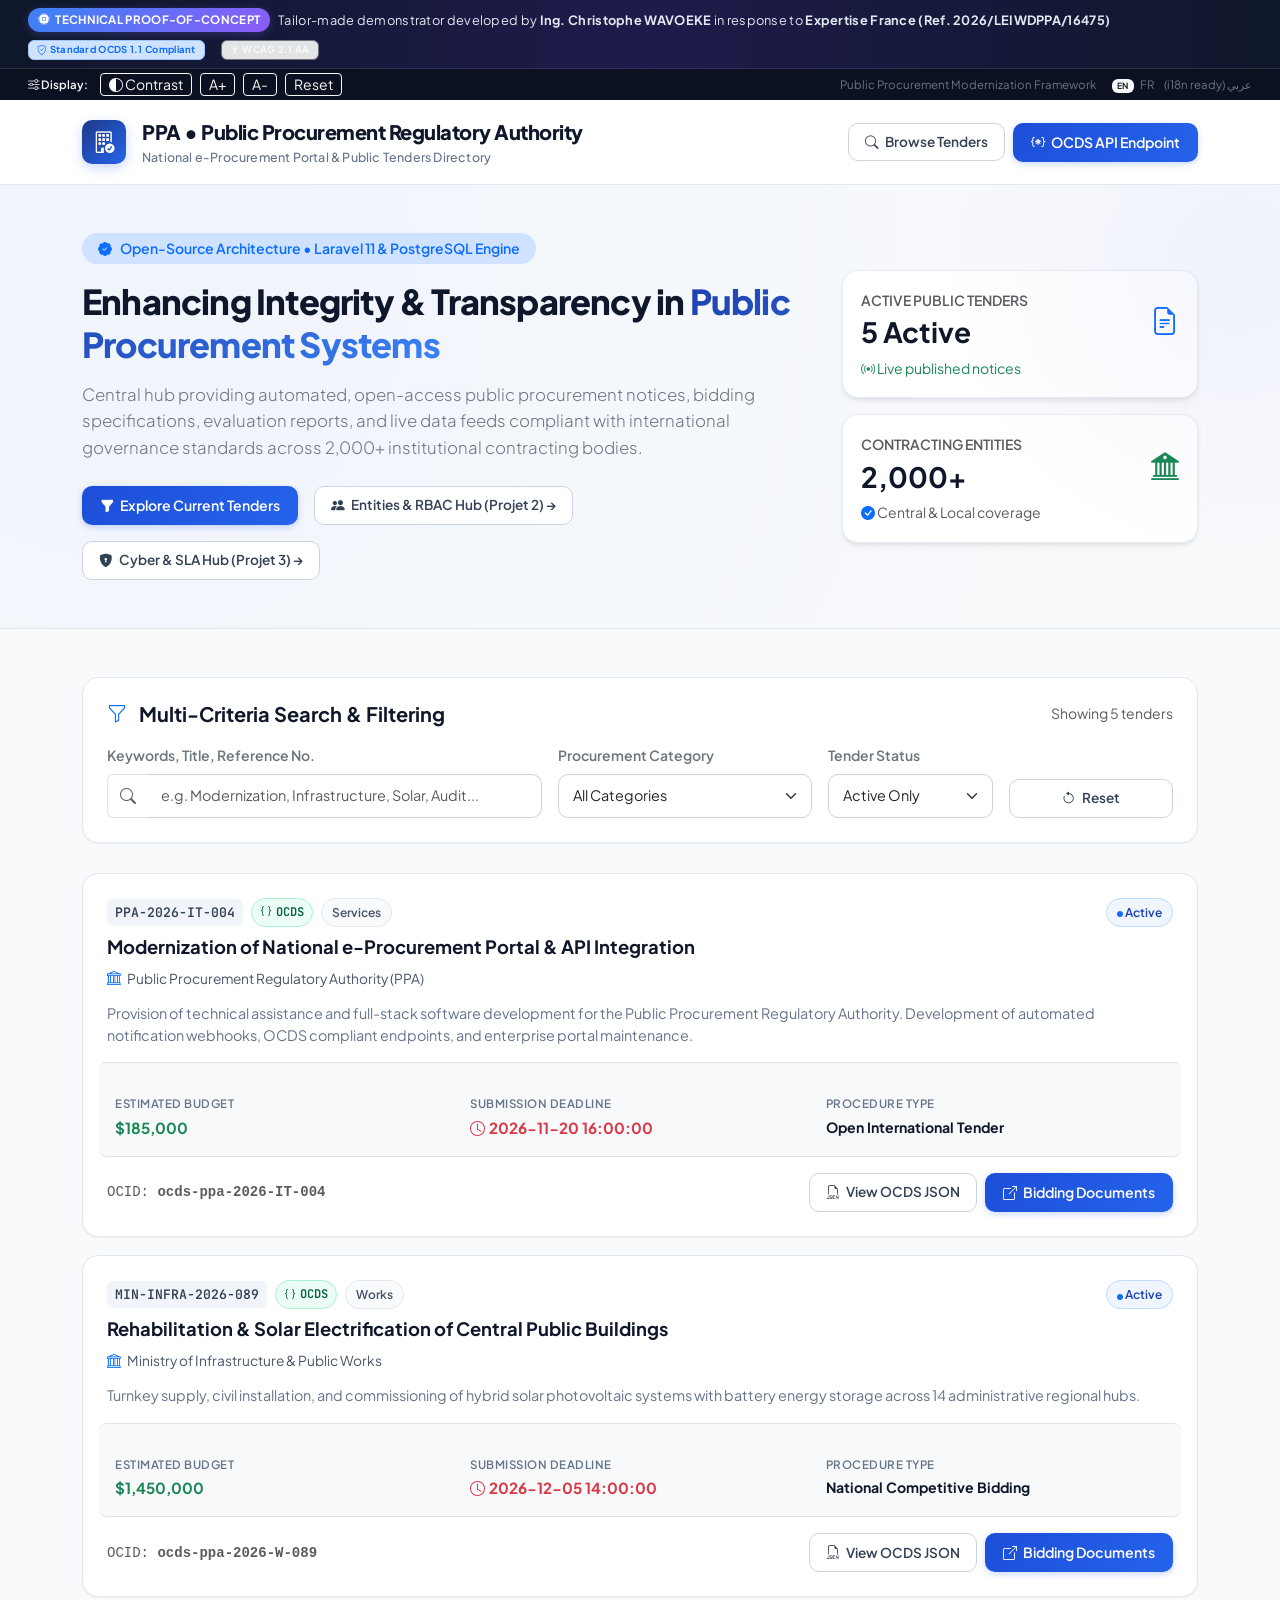
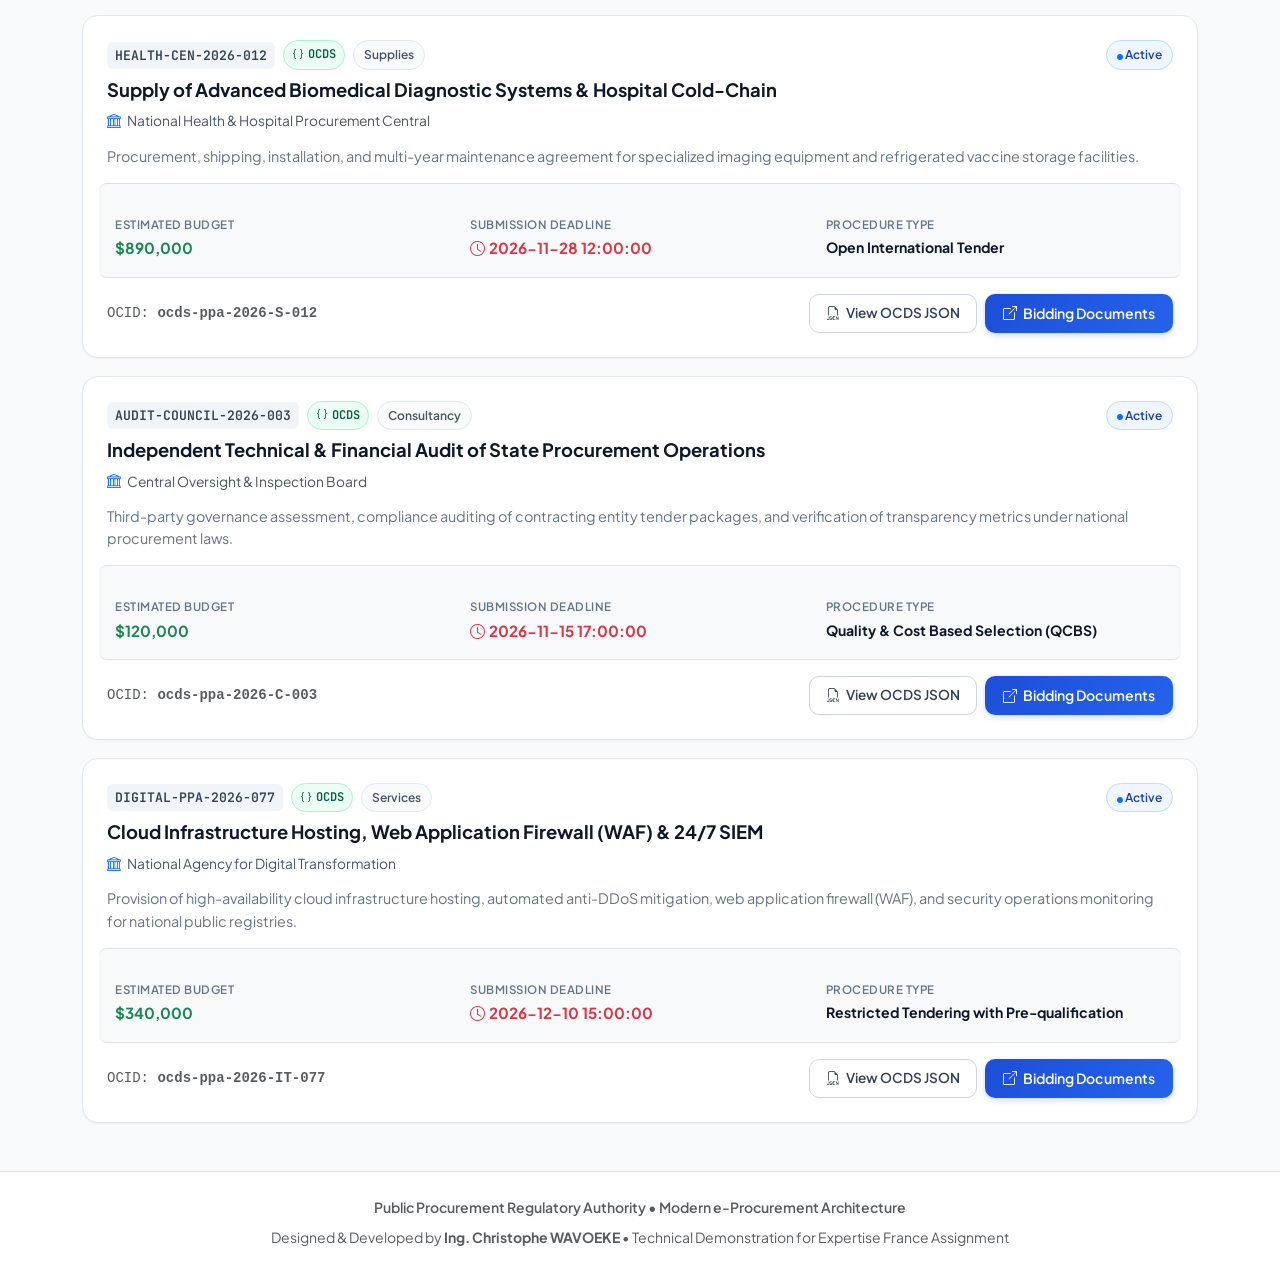
==== projet-1/index.html @ 1c4a707d "feat: PPA multi-project technical demonstration suite for Expertise France" ====
﻿<!DOCTYPE html>
<html lang="en">
<head>
  <meta charset="UTF-8">
  <meta name="viewport" content="width=device-width, initial-scale=1.0">
  <title>Public Procurement Regulatory Authority (PPA) — National e-Procurement Portal</title>
  
  <!-- Premium Google Fonts: Plus Jakarta Sans & JetBrains Mono -->
  <link rel="preconnect" href="https://fonts.googleapis.com">
  <link rel="preconnect" href="https://fonts.gstatic.com" crossorigin>
  <link href="https://fonts.googleapis.com/css2?family=JetBrains+Mono:wght@400;500;600;700&family=Plus+Jakarta+Sans:wght@300;400;500;600;700;800&display=swap" rel="stylesheet">
  
  <!-- Bootstrap 5 CSS -->
  <link href="https://cdn.jsdelivr.net/npm/bootstrap@5.3.3/dist/css/bootstrap.min.css" rel="stylesheet">
  <!-- Bootstrap Icons -->
  <link href="https://cdn.jsdelivr.net/npm/bootstrap-icons@1.11.3/font/bootstrap-icons.css" rel="stylesheet">
  <!-- Custom Modern Styles -->
  <link rel="stylesheet" href="css/ppa-portal.css">
</head>
<body>

  <!-- Top Proof-of-Concept Banner for Evaluation Committee -->
  <div class="poc-banner py-2 px-3">
    <div class="container-fluid d-flex flex-wrap justify-content-between align-items-center gap-2">
      <div class="d-flex align-items-center gap-2">
        <span class="poc-badge"><i class="bi bi-cpu-fill"></i> TECHNICAL PROOF-OF-CONCEPT</span>
        <span class="d-none d-md-inline text-slate-300">
          Tailor-made demonstrator developed by <strong>Ing. Christophe WAVOEKE</strong> in response to <strong>Expertise France (Ref. 2026/LEIWDPPA/16475)</strong>
        </span>
      </div>
      <div class="d-flex align-items-center gap-3">
        <span class="badge bg-primary-subtle text-primary border border-primary-subtle px-2 py-1">
          <i class="bi bi-shield-check"></i> Standard OCDS 1.1 Compliant
        </span>
        <span class="badge bg-secondary-subtle text-light border border-secondary px-2 py-1">
          <i class="bi bi-universal-access"></i> WCAG 2.1 AA
        </span>
      </div>
    </div>
  </div>

  <!-- Accessibility & Language Tools Bar -->
  <div class="accessibility-bar py-1 px-3">
    <div class="container-fluid d-flex justify-content-between align-items-center">
      <div class="d-flex align-items-center gap-2">
        <span class="small fw-semibold me-1 text-light"><i class="bi bi-sliders"></i> Display:</span>
        <button id="btn-toggle-contrast" class="btn btn-sm btn-outline-light py-0 px-2" aria-label="Toggle High Contrast Mode">
          <i class="bi bi-circle-half"></i> Contrast
        </button>
        <button id="btn-font-increase" class="btn btn-sm btn-outline-light py-0 px-2" aria-label="Increase text size">A+</button>
        <button id="btn-font-decrease" class="btn btn-sm btn-outline-light py-0 px-2" aria-label="Decrease text size">A-</button>
        <button id="btn-font-reset" class="btn btn-sm btn-outline-light py-0 px-2" aria-label="Reset text size">Reset</button>
      </div>
      <div class="d-flex align-items-center gap-3">
        <span class="small text-secondary d-none d-lg-inline">Public Procurement Modernization Framework</span>
        <div class="lang-switch small">
          <span class="badge bg-light text-dark fw-bold me-1">EN</span>
          <a href="#" class="text-secondary text-decoration-none me-2">FR</a>
          <a href="#" class="text-secondary text-decoration-none" dir="rtl">عربي (i18n ready)</a>
        </div>
      </div>
    </div>
  </div>

  <!-- Main Navigation Bar -->
  <nav class="ppa-navbar py-3">
    <div class="container">
      <div class="d-flex justify-content-between align-items-center">
        <div class="d-flex align-items-center">
          <div class="brand-icon-box me-3">
            <i class="bi bi-building-check"></i>
          </div>
          <div>
            <div class="brand-title">PPA &bull; Public Procurement Regulatory Authority</div>
            <div class="brand-subtitle">National e-Procurement Portal & Public Tenders Directory</div>
          </div>
        </div>
        <div class="d-flex align-items-center gap-2">
          <a href="#tenders-section" class="btn btn-outline-ppa btn-sm">
            <i class="bi bi-search me-1"></i> Browse Tenders
          </a>
          <button class="btn btn-primary-ppa btn-sm" id="btn-open-ocds-schema">
            <i class="bi bi-braces-asterisk me-1"></i> OCDS API Endpoint
          </button>
        </div>
      </div>
    </div>
  </nav>

  <!-- Hero Section with Live Metrics -->
  <section class="hero-section py-5">
    <div class="container">
      <div class="row align-items-center g-4">
        <div class="col-lg-8">
          <div class="d-inline-flex align-items-center gap-2 px-3 py-1 mb-3 rounded-pill bg-primary-subtle text-primary small fw-semibold">
            <i class="bi bi-patch-check-fill"></i> Open-Source Architecture &bull; Laravel 11 & PostgreSQL Engine
          </div>
          <h1 class="hero-title mb-3">
            Enhancing Integrity & Transparency in <span class="hero-highlight">Public Procurement Systems</span>
          </h1>
          <p class="text-secondary lead mb-4" style="font-size: 1.05rem;">
            Central hub providing automated, open-access public procurement notices, bidding specifications, evaluation reports, and live data feeds compliant with international governance standards across 2,000+ institutional contracting bodies.
          </p>
          <div class="d-flex flex-wrap gap-3">
            <a href="#tenders-section" class="btn btn-primary-ppa">
              <i class="bi bi-funnel-fill me-1"></i> Explore Current Tenders
            </a>
            <a href="../projet-2/" class="btn btn-outline-ppa" target="_blank">
              <i class="bi bi-people-fill me-1"></i> Entities & RBAC Hub (Projet 2) &rarr;
            </a>
            <a href="../projet-3/" class="btn btn-outline-ppa" target="_blank">
              <i class="bi bi-shield-lock-fill me-1"></i> Cyber & SLA Hub (Projet 3) &rarr;
            </a>
          </div>
        </div>
        <div class="col-lg-4">
          <div class="row g-3">
            <div class="col-6 col-lg-12">
              <div class="kpi-card-hero">
                <div class="d-flex justify-content-between align-items-center">
                  <div>
                    <div class="text-muted small fw-semibold text-uppercase">Active Public Tenders</div>
                    <div class="h3 fw-bold text-navy my-1" id="stat-active-count">5 Active</div>
                  </div>
                  <div class="text-primary fs-3"><i class="bi bi-file-earmark-text"></i></div>
                </div>
                <div class="small text-success mt-1"><i class="bi bi-broadcast"></i> Live published notices</div>
              </div>
            </div>
            <div class="col-6 col-lg-12">
              <div class="kpi-card-hero">
                <div class="d-flex justify-content-between align-items-center">
                  <div>
                    <div class="text-muted small fw-semibold text-uppercase">Contracting Entities</div>
                    <div class="h3 fw-bold text-navy my-1">2,000+</div>
                  </div>
                  <div class="text-success fs-3"><i class="bi bi-bank2"></i></div>
                </div>
                <div class="small text-muted mt-1"><i class="bi bi-check-circle-fill text-primary"></i> Central & Local coverage</div>
              </div>
            </div>
          </div>
        </div>
      </div>
    </div>
  </section>

  <!-- Search & Filter Controls -->
  <main class="container my-5" id="tenders-section">
    <div class="search-card">
      <div class="d-flex justify-content-between align-items-center mb-3">
        <h2 class="h5 fw-bold text-navy mb-0"><i class="bi bi-funnel text-primary me-2"></i> Multi-Criteria Search & Filtering</h2>
        <span class="small text-muted" id="results-count-text">Showing 5 tenders</span>
      </div>
      <div class="row g-3">
        <div class="col-md-5">
          <label for="search-input" class="form-label small fw-semibold text-secondary">Keywords, Title, Reference No.</label>
          <div class="input-group">
            <span class="input-group-text bg-white border-end-0"><i class="bi bi-search text-muted"></i></span>
            <input type="text" id="search-input" class="form-control border-start-0" placeholder="e.g. Modernization, Infrastructure, Solar, Audit...">
          </div>
        </div>
        <div class="col-md-3">
          <label for="category-select" class="form-label small fw-semibold text-secondary">Procurement Category</label>
          <select id="category-select" class="form-select">
            <option value="ALL">All Categories</option>
            <option value="Services">Services & IT Consultancy</option>
            <option value="Works">Civil Works & Infrastructure</option>
            <option value="Supplies">Supplies & Equipment</option>
            <option value="Consultancy">Advisory & Institutional Audit</option>
          </select>
        </div>
        <div class="col-md-2">
          <label for="status-select" class="form-label small fw-semibold text-secondary">Tender Status</label>
          <select id="status-select" class="form-select">
            <option value="ALL">All Statuses</option>
            <option value="Active" selected>Active Only</option>
            <option value="Under Evaluation">Under Evaluation</option>
            <option value="Awarded">Awarded</option>
          </select>
        </div>
        <div class="col-md-2 d-flex align-items-end">
          <button id="btn-reset-filters" class="btn btn-outline-ppa w-100">
            <i class="bi bi-arrow-counterclockwise me-1"></i> Reset
          </button>
        </div>
      </div>
    </div>

    <!-- Tenders Feed Container -->
    <div id="tenders-container">
      <!-- Injected via ppa-app.js -->
    </div>
  </main>

  <!-- OCDS JSON Modal -->
  <div class="modal fade" id="ocdsModal" tabindex="-1" aria-labelledby="ocdsModalLabel" aria-hidden="true">
    <div class="modal-dialog modal-lg modal-dialog-scrollable">
      <div class="modal-content border-0 shadow-lg">
        <div class="modal-header bg-navy text-white">
          <h5 class="modal-title h6 fw-bold" id="ocdsModalLabel">
            <i class="bi bi-code-slash text-warning me-2"></i> Open Contracting Data Standard (OCDS 1.1) Release
          </h5>
          <button type="button" class="btn-close btn-close-white" data-bs-dismiss="modal" aria-label="Close"></button>
        </div>
        <div class="modal-body bg-light">
          <div class="d-flex justify-content-between align-items-center mb-2">
            <span class="small text-muted font-monospace" id="ocds-modal-ocid">ocds-213qz4-PPA-2026-IT-004</span>
            <button class="btn btn-sm btn-outline-primary" id="btn-copy-json">
              <i class="bi bi-clipboard me-1"></i> Copy JSON
            </button>
          </div>
          <pre class="bg-dark text-success p-3 rounded font-monospace small mb-0" style="max-height: 480px; overflow-y: auto;" id="ocds-json-viewer"></pre>
        </div>
        <div class="modal-footer bg-white border-top">
          <span class="small text-muted me-auto"><i class="bi bi-info-circle"></i> Schema verified against OCDS 1.1.5 specification standard</span>
          <button type="button" class="btn btn-secondary btn-sm" data-bs-dismiss="modal">Close</button>
        </div>
      </div>
    </div>
  </div>

  <!-- Footer -->
  <footer class="bg-white border-top py-4 mt-5">
    <div class="container text-center text-muted small">
      <div class="mb-2 fw-semibold text-navy">Public Procurement Regulatory Authority &bull; Modern e-Procurement Architecture</div>
      <div>Designed & Developed by <strong>Ing. Christophe WAVOEKE</strong> &bull; Technical Demonstration for Expertise France Assignment</div>
    </div>
  </footer>

  <!-- Bootstrap JS -->
  <script src="https://cdn.jsdelivr.net/npm/bootstrap@5.3.3/dist/js/bootstrap.bundle.min.js"></script>
  <!-- Application Logic -->
  <script src="js/ppa-app.js"></script>
</body>
</html>
---- projet-1/css/ppa-portal.css ----
:root {
  --font-main: 'Plus Jakarta Sans', -apple-system, BlinkMacSystemFont, "Segoe UI", Roboto, sans-serif;
  --font-mono: 'JetBrains Mono', monospace;
  
  --primary-900: #0f172a;
  --primary-800: #1e293b;
  --primary-700: #334155;
  --primary-600: #475569;
  
  --brand-blue: #2563eb;
  --brand-blue-hover: #1d4ed8;
  --brand-blue-light: #eff6ff;
  --brand-blue-border: #bfdbfe;
  
  --accent-cyan: #06b6d4;
  --accent-emerald: #10b981;
  --accent-amber: #f59e0b;
  --accent-purple: #8b5cf6;
  
  --surface-bg: #f8fafc;
  --surface-card: #ffffff;
  --surface-border: #e2e8f0;
  
  --text-primary: #0f172a;
  --text-secondary: #475569;
  --text-muted: #64748b;
  
  --shadow-sm: 0 1px 2px 0 rgba(0, 0, 0, 0.05);
  --shadow-md: 0 4px 6px -1px rgba(0, 0, 0, 0.08), 0 2px 4px -2px rgba(0, 0, 0, 0.05);
  --shadow-lg: 0 10px 15px -3px rgba(0, 0, 0, 0.08), 0 4px 6px -4px rgba(0, 0, 0, 0.04);
  --shadow-xl: 0 20px 25px -5px rgba(0, 0, 0, 0.08), 0 8px 10px -6px rgba(0, 0, 0, 0.04);
  --shadow-glow: 0 0 20px rgba(37, 99, 235, 0.15);
  
  --radius-sm: 6px;
  --radius-md: 10px;
  --radius-lg: 16px;
  --radius-xl: 24px;
}

body {
  font-family: var(--font-main);
  background-color: var(--surface-bg);
  color: var(--text-primary);
  line-height: 1.6;
  -webkit-font-smoothing: antialiased;
}

/* Proof of Concept Bar */
.poc-banner {
  background: linear-gradient(90deg, #0f172a 0%, #1e1b4b 50%, #0f172a 100%);
  border-bottom: 1px solid rgba(255, 255, 255, 0.1);
  color: #e2e8f0;
  font-size: 0.8rem;
  letter-spacing: 0.3px;
}

.poc-badge {
  background: linear-gradient(135deg, #3b82f6 0%, #8b5cf6 100%);
  color: #ffffff;
  font-weight: 700;
  font-size: 0.72rem;
  padding: 3px 10px;
  border-radius: 9999px;
  display: inline-flex;
  align-items: center;
  gap: 5px;
  box-shadow: 0 2px 8px rgba(99, 102, 241, 0.3);
}

/* Accessibility bar */
.accessibility-bar {
  background-color: #0b1120;
  color: #94a3b8;
  font-size: 0.82rem;
}

/* Navbar */
.ppa-navbar {
  background: rgba(255, 255, 255, 0.95);
  backdrop-filter: blur(16px);
  -webkit-backdrop-filter: blur(16px);
  border-bottom: 1px solid var(--surface-border);
  position: sticky;
  top: 0;
  z-index: 1030;
  transition: all 0.2s ease;
}

.brand-icon-box {
  width: 44px;
  height: 44px;
  border-radius: var(--radius-md);
  background: linear-gradient(135deg, #1e3a8a 0%, #2563eb 100%);
  color: #ffffff;
  display: flex;
  align-items: center;
  justify-content: center;
  font-size: 1.35rem;
  box-shadow: 0 4px 12px rgba(37, 99, 235, 0.25);
}

.brand-title {
  font-weight: 800;
  font-size: 1.25rem;
  letter-spacing: -0.5px;
  color: var(--primary-900);
}

.brand-subtitle {
  font-size: 0.78rem;
  color: var(--text-muted);
  font-weight: 500;
  letter-spacing: 0.2px;
}

/* Hero Section */
.hero-section {
  background: radial-gradient(circle at 10% 20%, rgba(37, 99, 235, 0.04) 0%, rgba(248, 250, 252, 1) 80%);
  border-bottom: 1px solid var(--surface-border);
  position: relative;
  overflow: hidden;
}

.hero-section::before {
  content: "";
  position: absolute;
  top: -50%;
  right: -20%;
  width: 600px;
  height: 600px;
  background: radial-gradient(circle, rgba(99, 102, 241, 0.06) 0%, transparent 70%);
  pointer-events: none;
}

.hero-title {
  font-weight: 800;
  font-size: 2.15rem;
  letter-spacing: -0.8px;
  color: var(--primary-900);
  line-height: 1.25;
}

.hero-highlight {
  background: linear-gradient(135deg, #1e40af 0%, #3b82f6 100%);
  -webkit-background-clip: text;
  -webkit-text-fill-color: transparent;
}

.kpi-card-hero {
  background: #ffffff;
  border: 1px solid rgba(226, 232, 240, 0.8);
  border-radius: var(--radius-lg);
  padding: 18px;
  box-shadow: var(--shadow-md);
  transition: transform 0.2s ease, box-shadow 0.2s ease;
}

.kpi-card-hero:hover {
  transform: translateY(-2px);
  box-shadow: var(--shadow-lg);
}

/* Search Card */
.search-card {
  background: #ffffff;
  border: 1px solid var(--surface-border);
  border-radius: var(--radius-lg);
  box-shadow: var(--shadow-sm);
  padding: 24px;
  margin-bottom: 30px;
}

.form-control, .form-select {
  font-family: var(--font-main);
  border-radius: var(--radius-md);
  border: 1px solid #cbd5e1;
  padding: 10px 14px;
  font-size: 0.9rem;
  transition: all 0.15s ease;
}

.form-control:focus, .form-select:focus {
  border-color: var(--brand-blue);
  box-shadow: 0 0 0 3px rgba(37, 99, 235, 0.12);
}

/* Tender Card */
.tender-card {
  background: #ffffff;
  border: 1px solid var(--surface-border);
  border-radius: var(--radius-lg);
  box-shadow: var(--shadow-sm);
  padding: 24px;
  margin-bottom: 18px;
  transition: all 0.2s cubic-bezier(0.16, 1, 0.3, 1);
  position: relative;
  overflow: hidden;
}

.tender-card::before {
  content: "";
  position: absolute;
  top: 0;
  left: 0;
  bottom: 0;
  width: 4px;
  background: var(--brand-blue);
  opacity: 0;
  transition: opacity 0.2s ease;
}

.tender-card:hover {
  border-color: #cbd5e1;
  transform: translateY(-3px);
  box-shadow: var(--shadow-lg);
}

.tender-card:hover::before {
  opacity: 1;
}

.tender-ref {
  font-family: var(--font-mono);
  font-size: 0.82rem;
  font-weight: 600;
  background: #f1f5f9;
  color: var(--primary-700);
  padding: 3px 8px;
  border-radius: var(--radius-sm);
  display: inline-block;
}

.tender-title {
  font-weight: 700;
  font-size: 1.15rem;
  color: var(--primary-900);
  line-height: 1.35;
  margin-top: 6px;
  margin-bottom: 8px;
}

.tender-entity {
  font-size: 0.86rem;
  color: var(--text-secondary);
  display: flex;
  align-items: center;
  gap: 6px;
  margin-bottom: 12px;
}

.tender-desc {
  font-size: 0.9rem;
  color: var(--text-muted);
  line-height: 1.55;
  margin-bottom: 16px;
}

.tender-meta-item {
  display: flex;
  flex-direction: column;
}

.tender-meta-label {
  font-size: 0.72rem;
  text-transform: uppercase;
  letter-spacing: 0.5px;
  color: var(--text-muted);
  font-weight: 600;
  margin-bottom: 2px;
}

.tender-meta-val {
  font-weight: 700;
  font-size: 0.95rem;
  color: var(--primary-900);
}

/* Badge Styles */
.badge-ocds {
  background: #ecfdf5;
  color: #065f46;
  border: 1px solid #a7f3d0;
  font-family: var(--font-mono);
  font-weight: 600;
  font-size: 0.75rem;
  padding: 4px 8px;
  border-radius: 9999px;
  display: inline-flex;
  align-items: center;
  gap: 4px;
}

.badge-status-active {
  background: #eff6ff;
  color: #1e40af;
  border: 1px solid #bfdbfe;
  font-weight: 600;
  font-size: 0.75rem;
  padding: 4px 10px;
  border-radius: 9999px;
}

.badge-category {
  background: #f8fafc;
  color: #475569;
  border: 1px solid #e2e8f0;
  font-weight: 600;
  font-size: 0.75rem;
  padding: 4px 10px;
  border-radius: 9999px;
}

/* Buttons */
.btn-primary-ppa {
  background: linear-gradient(135deg, #1d4ed8 0%, #2563eb 100%);
  color: #ffffff;
  border: none;
  font-weight: 600;
  font-size: 0.88rem;
  border-radius: var(--radius-md);
  padding: 9px 18px;
  box-shadow: 0 2px 6px rgba(37, 99, 235, 0.25);
  transition: all 0.2s ease;
}

.btn-primary-ppa:hover {
  background: linear-gradient(135deg, #1e40af 0%, #1d4ed8 100%);
  color: #ffffff;
  box-shadow: 0 4px 12px rgba(37, 99, 235, 0.35);
  transform: translateY(-1px);
}

.btn-outline-ppa {
  background: #ffffff;
  border: 1px solid #cbd5e1;
  color: var(--primary-700);
  font-weight: 600;
  font-size: 0.85rem;
  border-radius: var(--radius-md);
  padding: 8px 16px;
  transition: all 0.15s ease;
}

.btn-outline-ppa:hover {
  border-color: var(--brand-blue);
  color: var(--brand-blue);
  background: var(--brand-blue-light);
}

/* High Contrast Mode */
body.high-contrast {
  background-color: #000000 !important;
  color: #ffffff !important;
}

body.high-contrast .tender-card,
body.high-contrast .search-card,
body.high-contrast .kpi-card-hero,
body.high-contrast .ppa-navbar,
body.high-contrast .hero-section {
  background-color: #121212 !important;
  color: #ffffff !important;
  border: 2px solid #ffff00 !important;
}

body.high-contrast .hero-title,
body.high-contrast .tender-title,
body.high-contrast .brand-title,
body.high-contrast .tender-meta-val {
  color: #ffff00 !important;
}

body.high-contrast .tender-desc,
body.high-contrast .text-muted,
body.high-contrast .brand-subtitle,
body.high-contrast .tender-entity {
  color: #e5e5e5 !important;
}

body.high-contrast a,
body.high-contrast .btn-primary-ppa {
  background: #ffff00 !important;
  color: #000000 !important;
  border-color: #ffff00 !important;
}
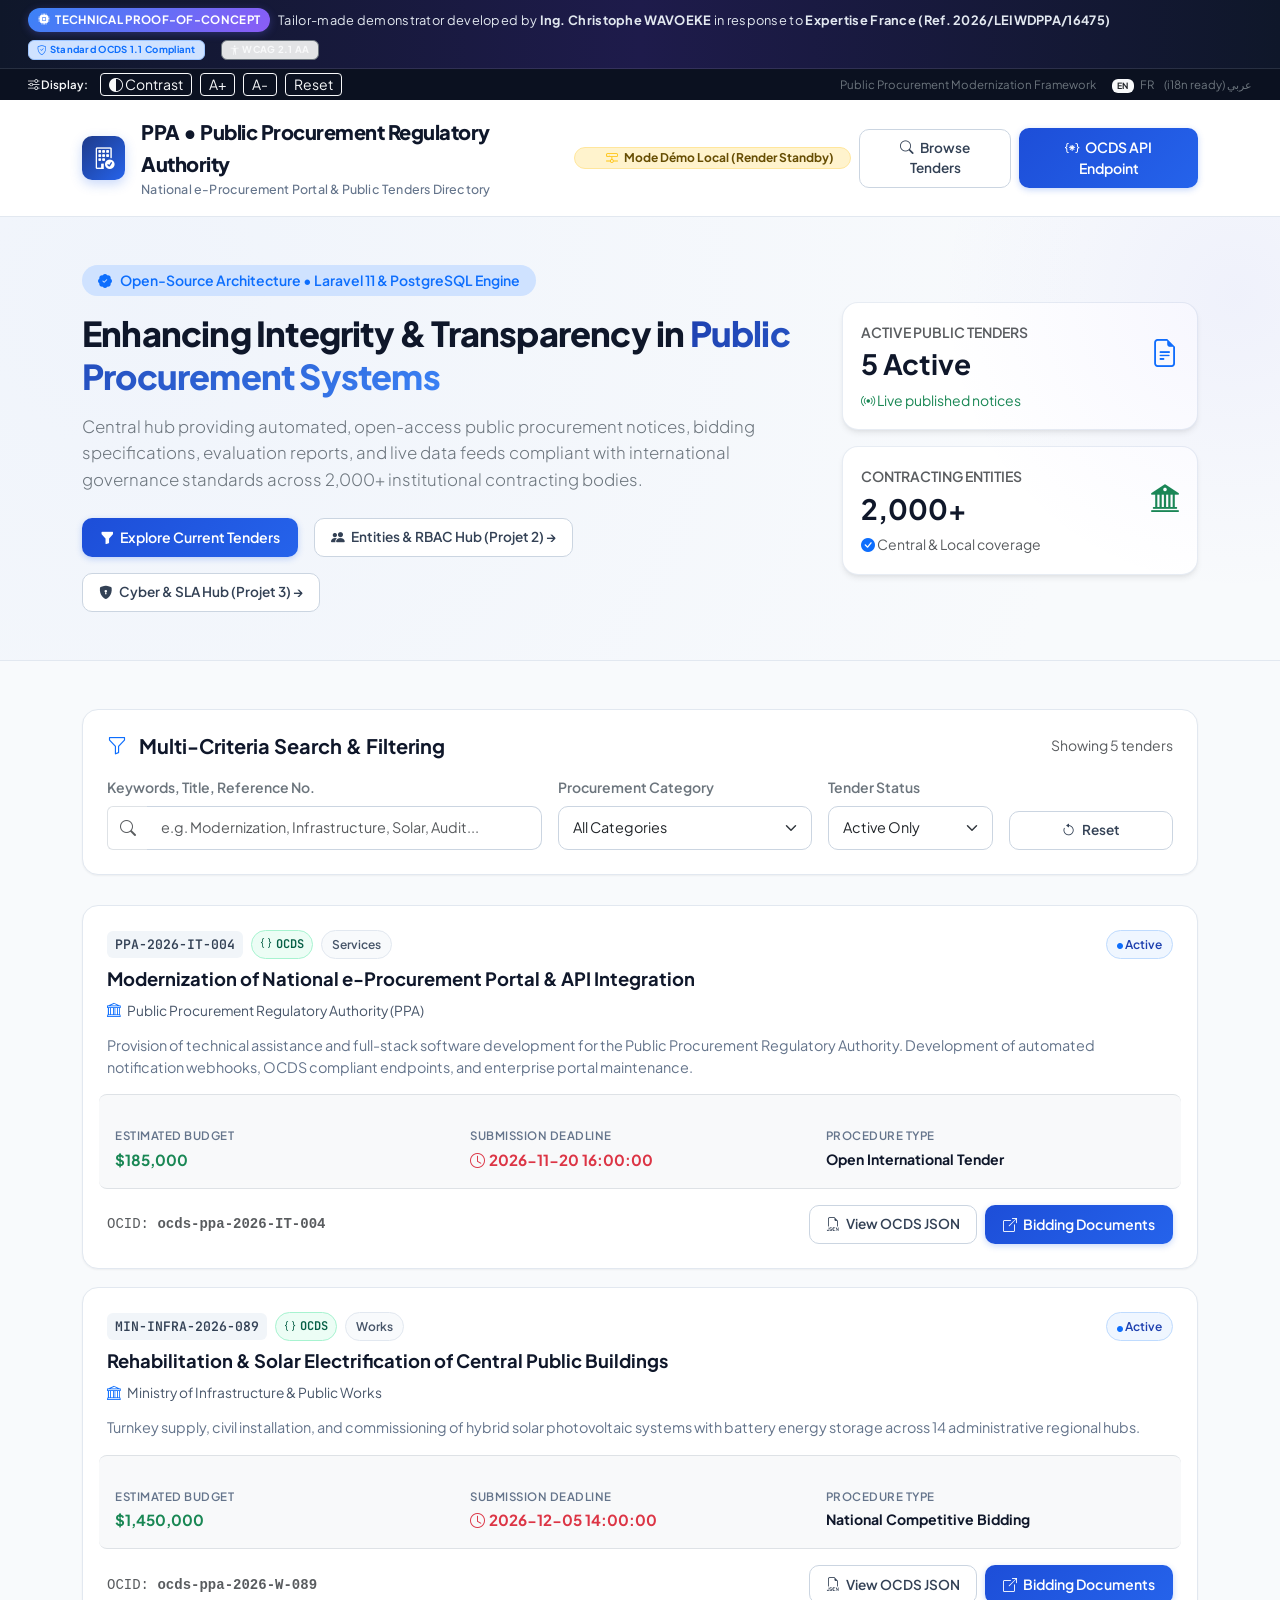
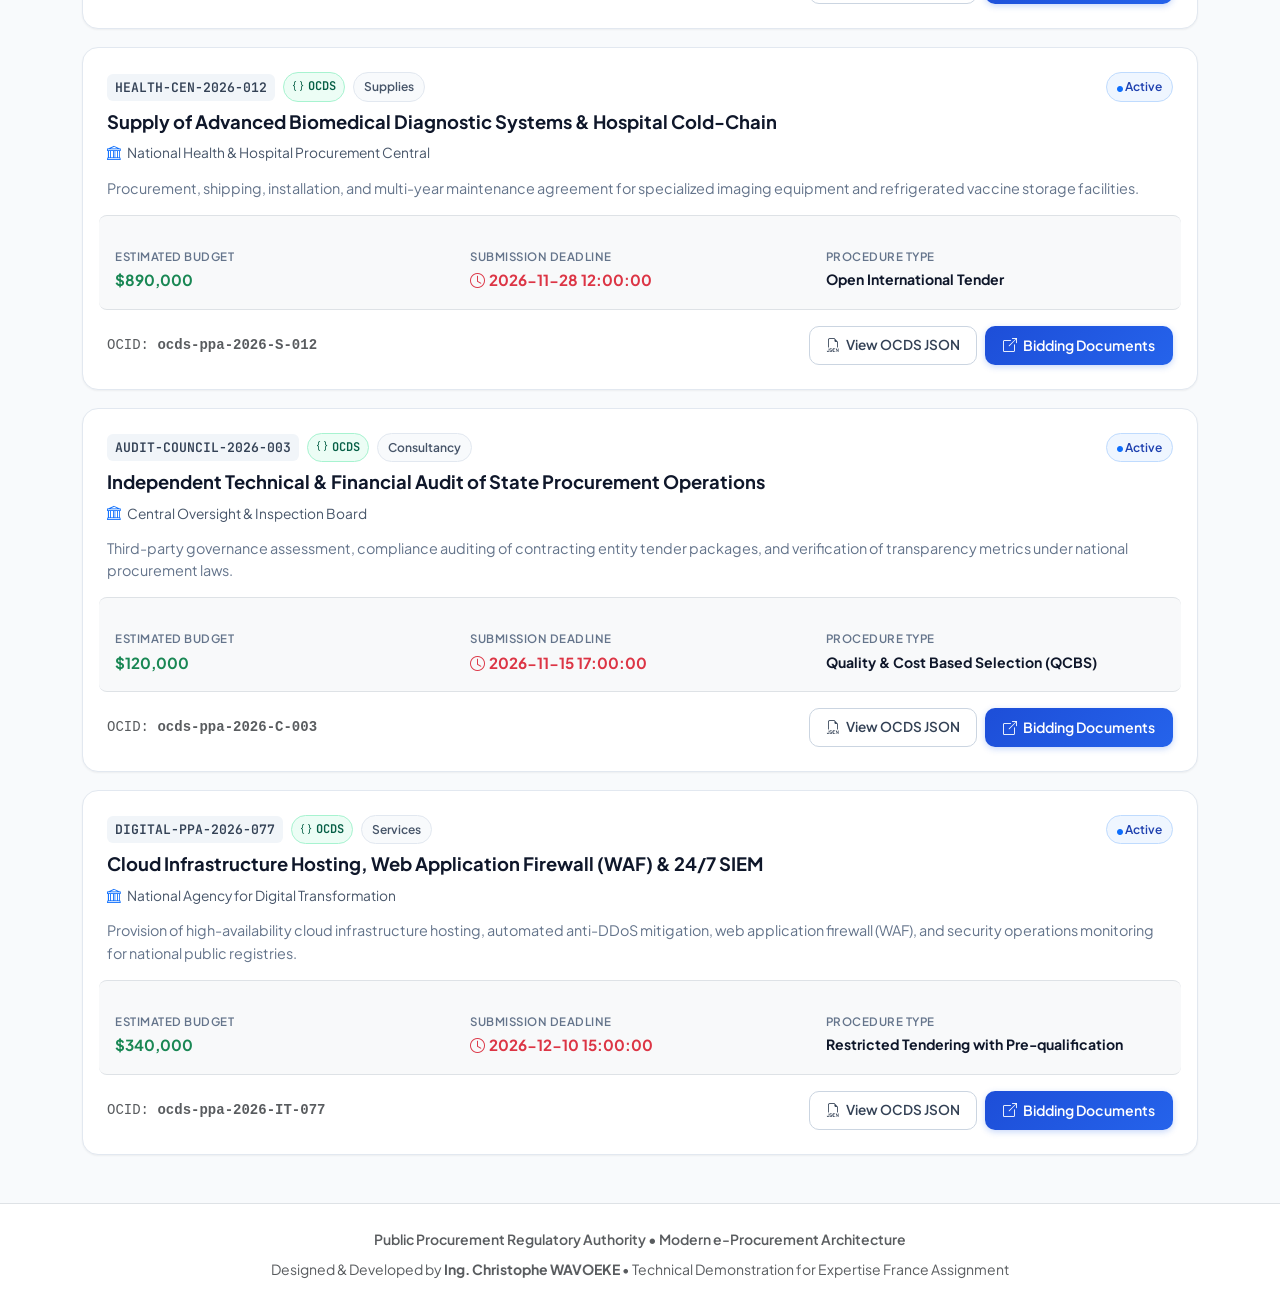
==== commit 6b754059: "feat: enhance UI design, integrate universal Render cloud API client with live telemetry and status " ====
--- a/projet-1/index.html
+++ b/projet-1/index.html
@@ -1,4 +1,4 @@
-﻿<!DOCTYPE html>
+<!DOCTYPE html>
 <html lang="en">
 <head>
   <meta charset="UTF-8">
@@ -76,6 +76,10 @@
           </div>
         </div>
         <div class="d-flex align-items-center gap-2">
+          <div id="backend-status-pill" class="badge rounded-pill bg-dark border border-secondary text-light px-3 py-1 cursor-pointer" onclick="showBackendConfigModal()" title="Cliquer pour voir le statut ou configurer l'API">
+            <span class="spinner-grow spinner-grow-sm text-warning me-1" role="status" style="width: 0.6rem; height: 0.6rem;"></span>
+            <span id="backend-status-text">Backend: Connexion...</span>
+          </div>
           <a href="#tenders-section" class="btn btn-outline-ppa btn-sm">
             <i class="bi bi-search me-1"></i> Browse Tenders
           </a>
@@ -230,6 +234,8 @@
 
   <!-- Bootstrap JS -->
   <script src="https://cdn.jsdelivr.net/npm/bootstrap@5.3.3/dist/js/bootstrap.bundle.min.js"></script>
+  <!-- Full-Stack API Client -->
+  <script src="js/api-client.js"></script>
   <!-- Application Logic -->
   <script src="js/ppa-app.js"></script>
 </body>
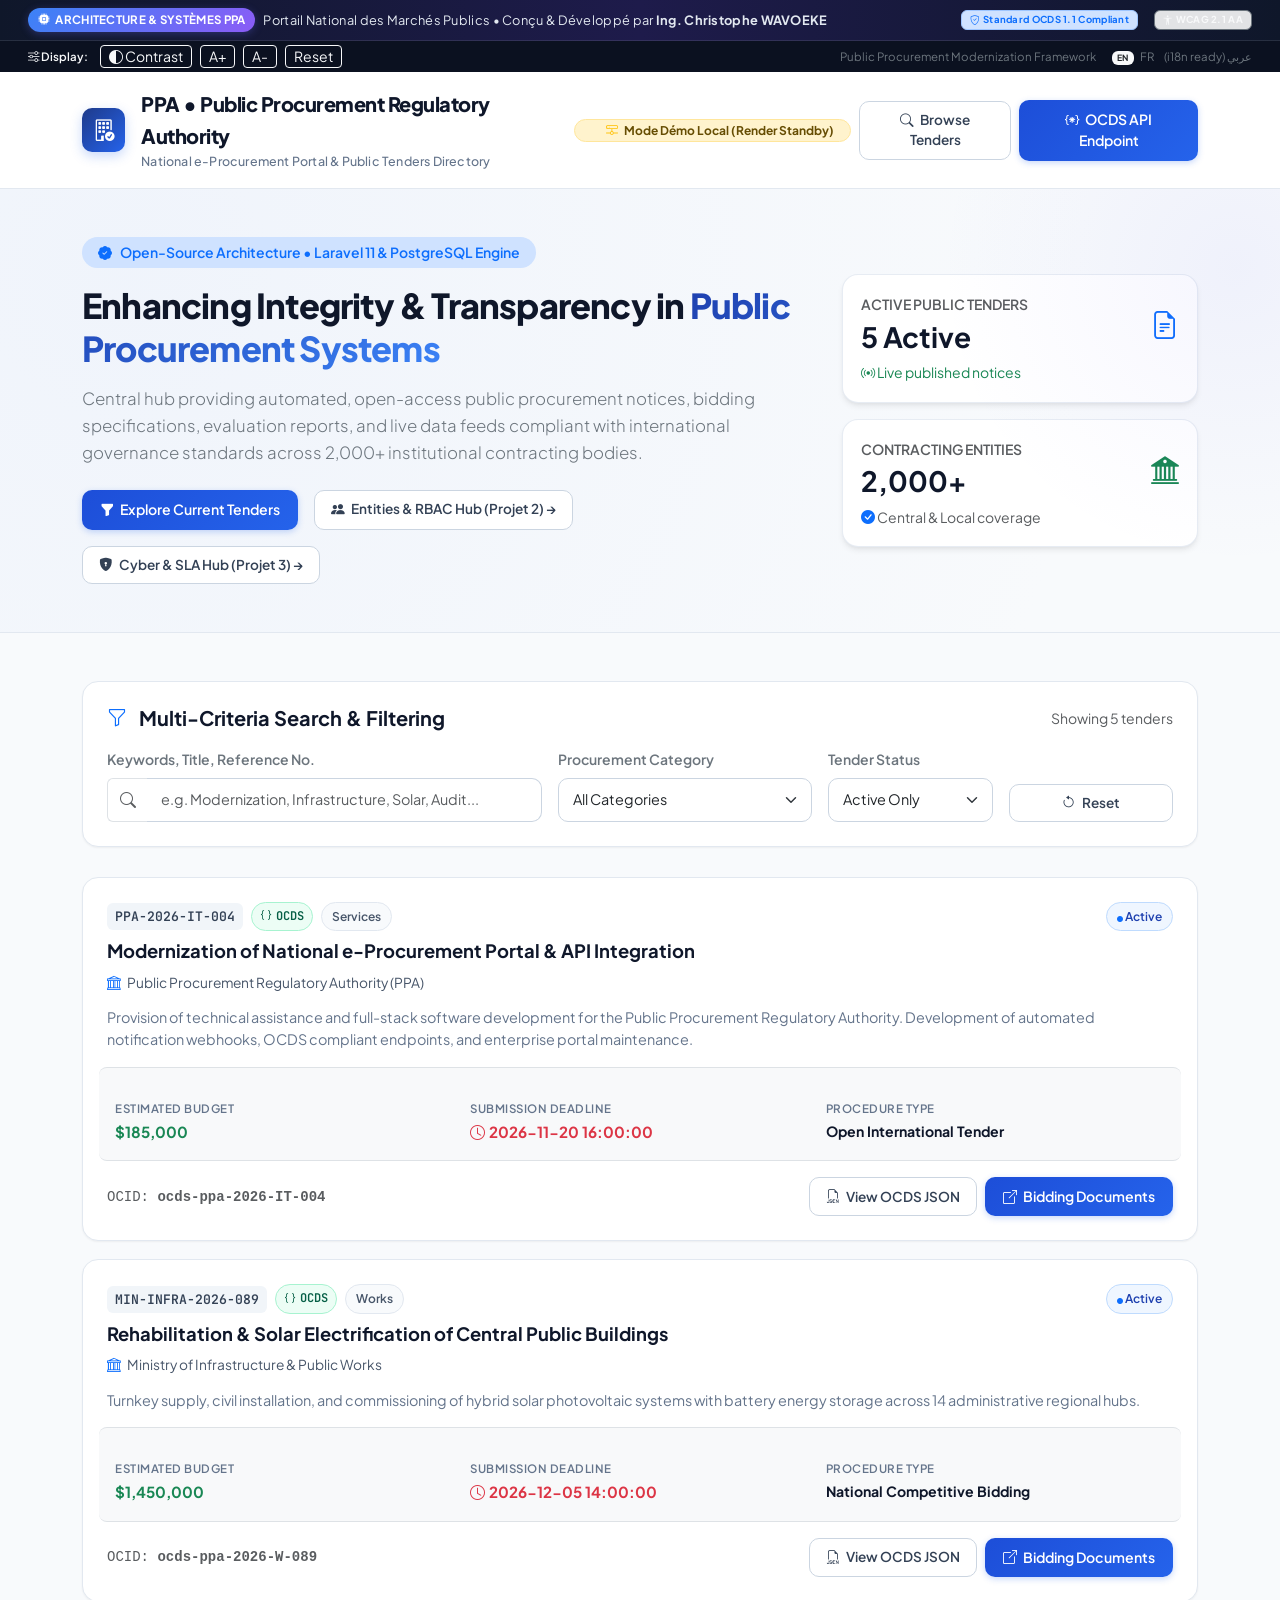
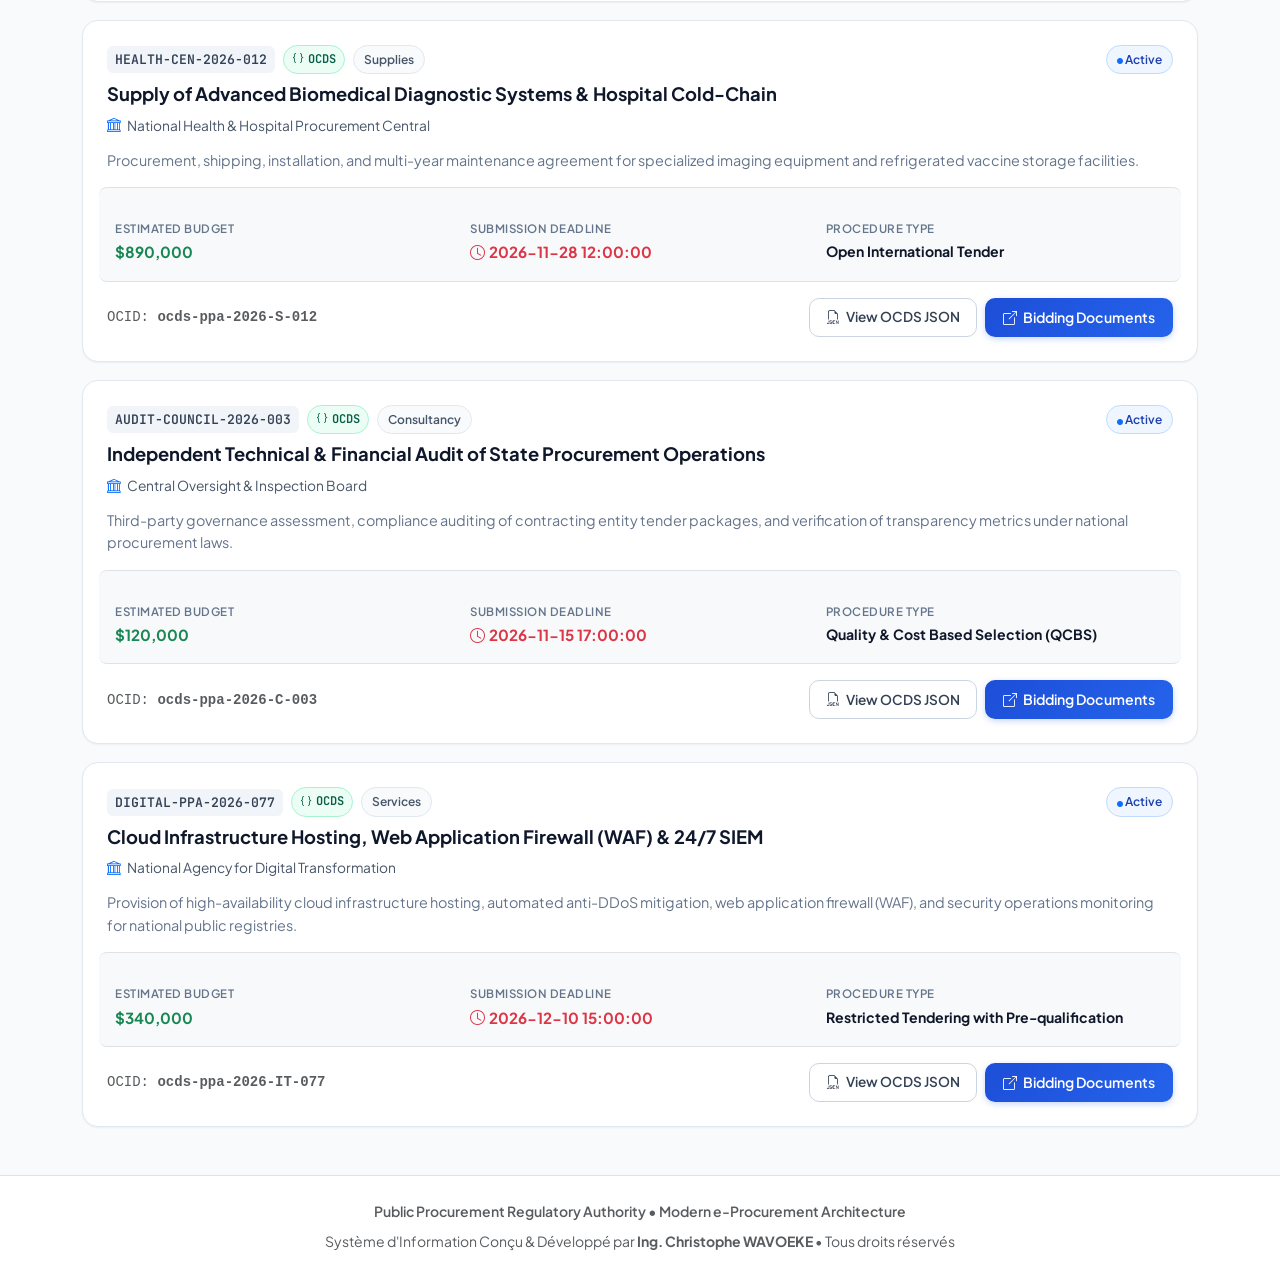
==== commit af0e71a4: "chore: remove all donor and tender references for sober institutional presentation" ====
--- a/projet-1/index.html
+++ b/projet-1/index.html
@@ -19,13 +19,13 @@
 </head>
 <body>
 
-  <!-- Top Proof-of-Concept Banner for Evaluation Committee -->
+  <!-- Top Header Banner -->
   <div class="poc-banner py-2 px-3">
     <div class="container-fluid d-flex flex-wrap justify-content-between align-items-center gap-2">
       <div class="d-flex align-items-center gap-2">
-        <span class="poc-badge"><i class="bi bi-cpu-fill"></i> TECHNICAL PROOF-OF-CONCEPT</span>
+        <span class="poc-badge"><i class="bi bi-cpu-fill"></i> ARCHITECTURE & SYSTÈMES PPA</span>
         <span class="d-none d-md-inline text-slate-300">
-          Tailor-made demonstrator developed by <strong>Ing. Christophe WAVOEKE</strong> in response to <strong>Expertise France (Ref. 2026/LEIWDPPA/16475)</strong>
+          Portail National des Marchés Publics &bull; Conçu & Développé par <strong>Ing. Christophe WAVOEKE</strong>
         </span>
       </div>
       <div class="d-flex align-items-center gap-3">
@@ -228,7 +228,7 @@
   <footer class="bg-white border-top py-4 mt-5">
     <div class="container text-center text-muted small">
       <div class="mb-2 fw-semibold text-navy">Public Procurement Regulatory Authority &bull; Modern e-Procurement Architecture</div>
-      <div>Designed & Developed by <strong>Ing. Christophe WAVOEKE</strong> &bull; Technical Demonstration for Expertise France Assignment</div>
+      <div>Système d'Information Conçu & Développé par <strong>Ing. Christophe WAVOEKE</strong> &bull; Tous droits réservés</div>
     </div>
   </footer>
 
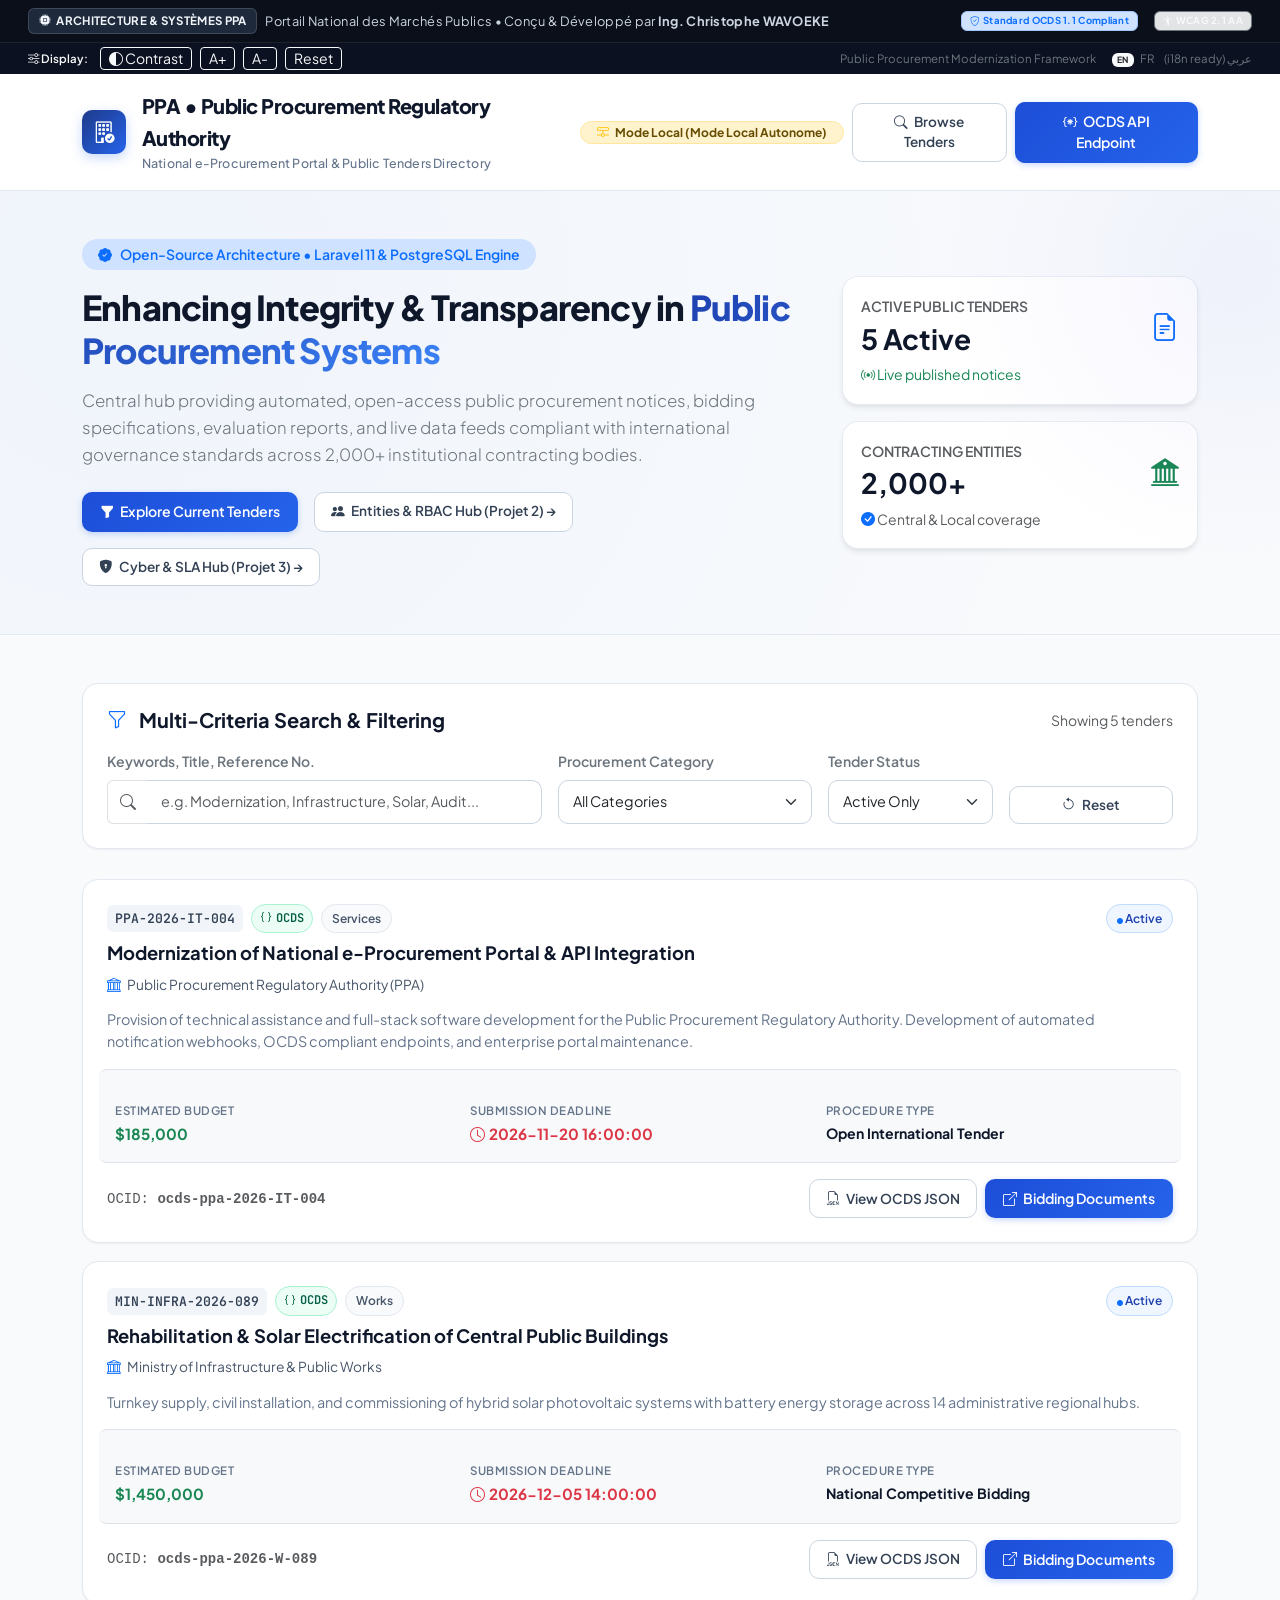
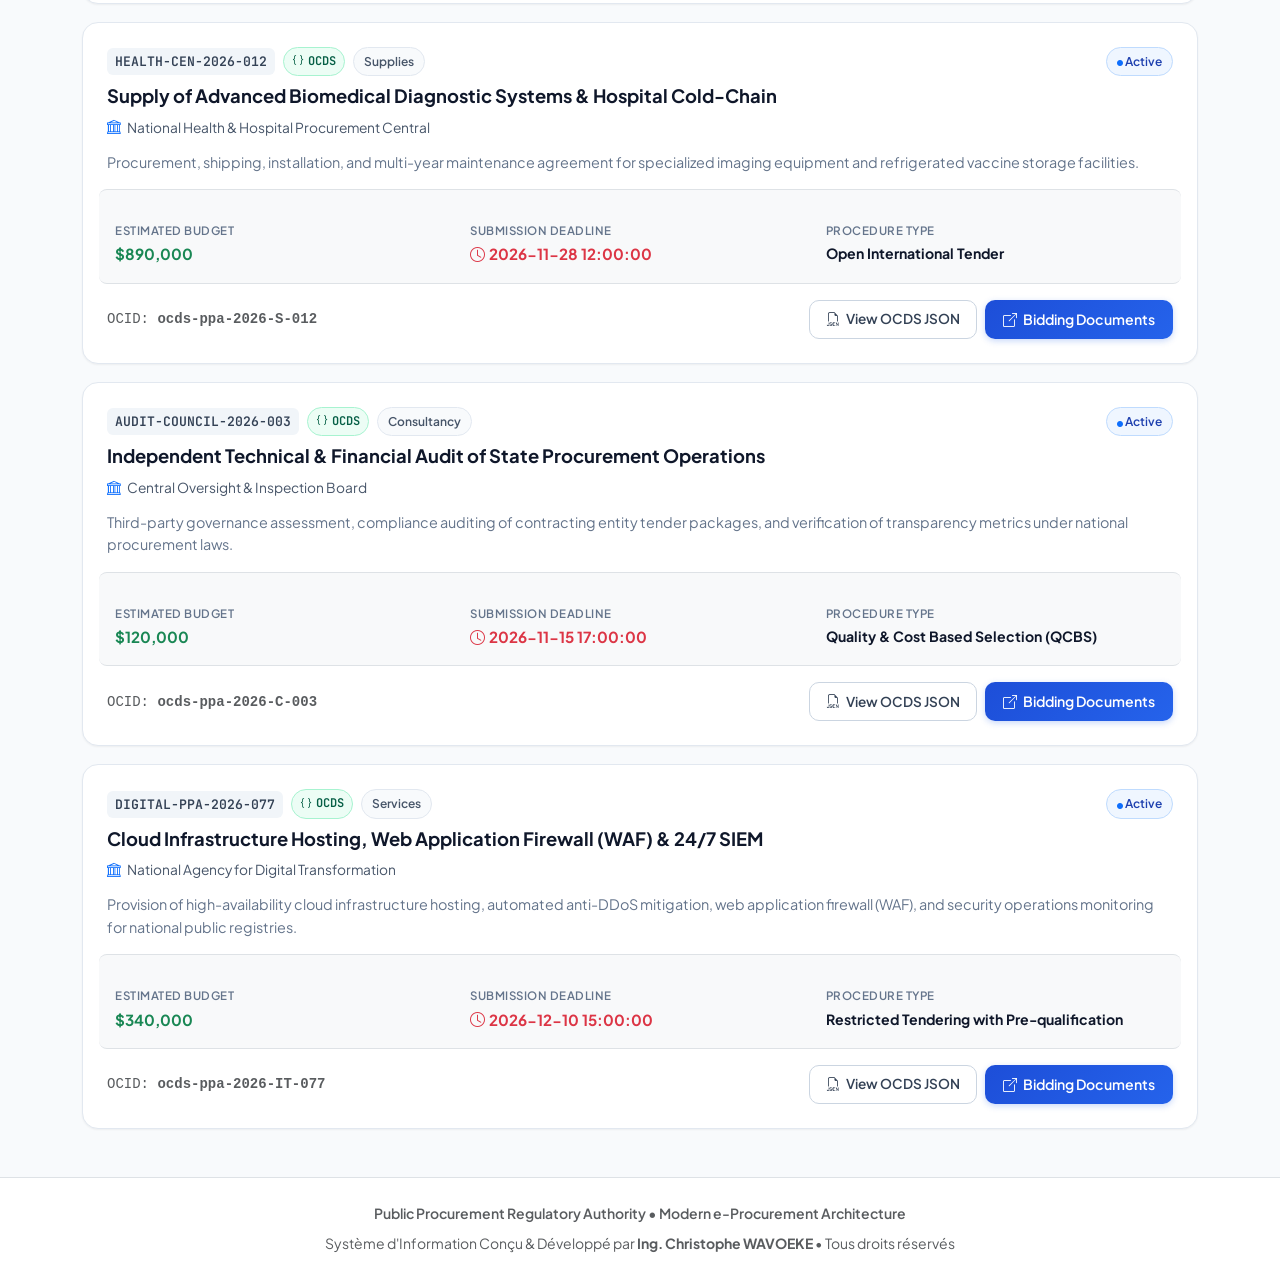
==== commit 8850762f: "fix: ensure API client health check triggers reliably across iframes, remove sticky spinner and reso" ====
--- a/projet-1/index.html
+++ b/projet-1/index.html
@@ -77,8 +77,7 @@
         </div>
         <div class="d-flex align-items-center gap-2">
           <div id="backend-status-pill" class="badge rounded-pill bg-dark border border-secondary text-light px-3 py-1 cursor-pointer" onclick="showBackendConfigModal()" title="Cliquer pour voir le statut ou configurer l'API">
-            <span class="spinner-grow spinner-grow-sm text-warning me-1" role="status" style="width: 0.6rem; height: 0.6rem;"></span>
-            <span id="backend-status-text">Backend: Connexion...</span>
+            <span id="backend-status-text"><span class="spinner-border spinner-border-sm me-1"></span> Render API: Ping...</span>
           </div>
           <a href="#tenders-section" class="btn btn-outline-ppa btn-sm">
             <i class="bi bi-search me-1"></i> Browse Tenders
--- a/projet-1/css/ppa-portal.css
+++ b/projet-1/css/ppa-portal.css
@@ -47,24 +47,24 @@
 
 /* Proof of Concept Bar */
 .poc-banner {
-  background: linear-gradient(90deg, #0f172a 0%, #1e1b4b 50%, #0f172a 100%);
-  border-bottom: 1px solid rgba(255, 255, 255, 0.1);
-  color: #e2e8f0;
+  background: #0b0f19;
+  border-bottom: 1px solid rgba(255, 255, 255, 0.08);
+  color: #cbd5e1;
   font-size: 0.8rem;
   letter-spacing: 0.3px;
 }
 
 .poc-badge {
-  background: linear-gradient(135deg, #3b82f6 0%, #8b5cf6 100%);
-  color: #ffffff;
+  background: #1e293b;
+  color: #f1f5f9;
+  border: 1px solid rgba(255, 255, 255, 0.15);
   font-weight: 700;
   font-size: 0.72rem;
   padding: 3px 10px;
-  border-radius: 9999px;
+  border-radius: 6px;
   display: inline-flex;
   align-items: center;
   gap: 5px;
-  box-shadow: 0 2px 8px rgba(99, 102, 241, 0.3);
 }
 
 /* Accessibility bar */
